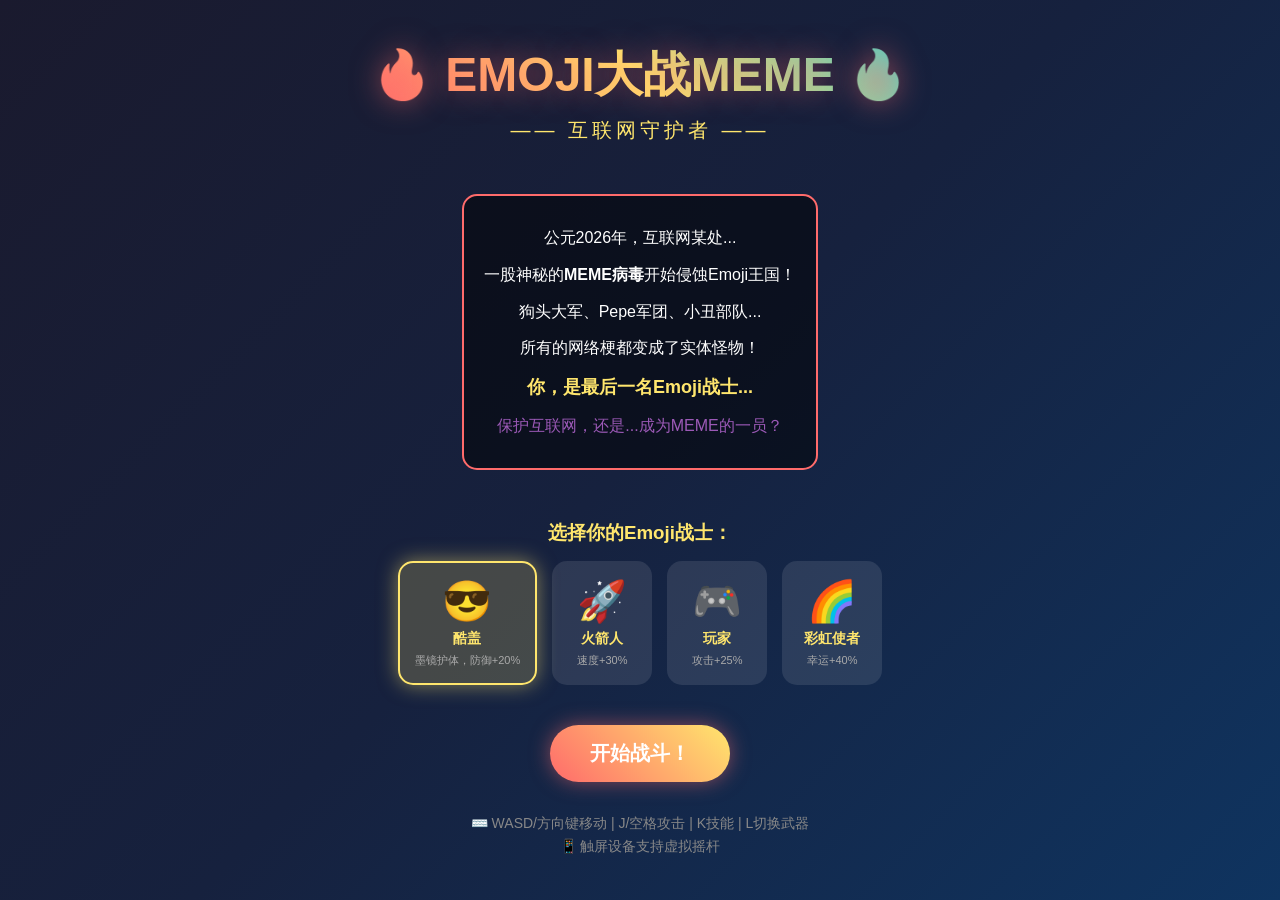
==== index.html @ cb3f85eb "feat: Emoji大战Meme 游戏 - 初始版本 - 完整的游戏系统：玩家、敌人、武器、道具 - 多种Emoji角色可选 - Meme敌人类型：狗头、Pepe、小丑等 - Boss系统 - 粒子" ====
<!DOCTYPE html>
<html lang="zh-CN">
<head>
    <meta charset="UTF-8">
    <meta name="viewport" content="width=device-width, initial-scale=1.0, user-scalable=no">
    <title>🔥 Emoji大战Meme - 互联网守护者 🔥</title>
    <link rel="stylesheet" href="css/style.css">
</head>
<body>
    <div id="game-container">
        <!-- 开始界面 -->
        <div id="start-screen" class="screen active">
            <div class="title">
                <h1>🔥 EMOJI大战MEME 🔥</h1>
                <p class="subtitle">—— 互联网守护者 ——</p>
            </div>
            <div class="story-box">
                <p>公元2026年，互联网某处...</p>
                <p>一股神秘的<strong>MEME病毒</strong>开始侵蚀Emoji王国！</p>
                <p>狗头大军、Pepe军团、小丑部队...</p>
                <p>所有的网络梗都变成了实体怪物！</p>
                <p class="highlight">你，是最后一名Emoji战士...</p>
                <p class="glitch">保护互联网，还是...成为MEME的一员？</p>
            </div>
            <div class="character-select">
                <h3>选择你的Emoji战士：</h3>
                <div class="characters">
                    <button class="char-btn selected" data-char="😎">
                        <span class="emoji">😎</span>
                        <span class="name">酷盖</span>
                        <span class="desc">墨镜护体，防御+20%</span>
                    </button>
                    <button class="char-btn" data-char="🚀">
                        <span class="emoji">🚀</span>
                        <span class="name">火箭人</span>
                        <span class="desc">速度+30%</span>
                    </button>
                    <button class="char-btn" data-char="🎮">
                        <span class="emoji">🎮</span>
                        <span class="name">玩家</span>
                        <span class="desc">攻击+25%</span>
                    </button>
                    <button class="char-btn" data-char="🌈">
                        <span class="emoji">🌈</span>
                        <span class="name">彩虹使者</span>
                        <span class="desc">幸运+40%</span>
                    </button>
                </div>
            </div>
            <button id="start-btn" class="glow-btn">开始战斗！</button>
            <div class="controls-hint">
                <p>⌨️ WASD/方向键移动 | J/空格攻击 | K技能 | L切换武器</p>
                <p>📱 触屏设备支持虚拟摇杆</p>
            </div>
        </div>

        <!-- 游戏界面 -->
        <div id="game-screen" class="screen">
            <canvas id="game-canvas"></canvas>
            <div id="hud">
                <div class="hud-left">
                    <div class="health-bar">
                        <span class="label">❤️ HP</span>
                        <div class="bar">
                            <div id="health-fill" class="fill health"></div>
                        </div>
                        <span id="health-text">100/100</span>
                    </div>
                    <div class="energy-bar">
                        <span class="label">⚡ 能量</span>
                        <div class="bar">
                            <div id="energy-fill" class="fill energy"></div>
                        </div>
                    </div>
                </div>
                <div class="hud-center">
                    <div id="wave-info">波次: <span id="wave-num">1</span> | 敌人: <span id="enemy-count">0</span></div>
                    <div id="score">分数: <span id="score-num">0</span></div>
                </div>
                <div class="hud-right">
                    <div class="weapon-display">
                        <span class="label">武器:</span>
                        <span id="current-weapon">🔥</span>
                    </div>
                    <div class="combo-display">
                        <span class="label">连击:</span>
                        <span id="combo-num">0</span>
                    </div>
                </div>
            </div>
            <!-- 移动端虚拟摇杆 -->
            <div id="mobile-controls">
                <div id="joystick-area">
                    <div id="joystick-base">
                        <div id="joystick-stick"></div>
                    </div>
                </div>
                <div id="action-buttons">
                    <button id="btn-attack" class="action-btn">⚔️</button>
                    <button id="btn-skill" class="action-btn">✨</button>
                    <button id="btn-weapon" class="action-btn">🔄</button>
                </div>
            </div>
        </div>

        <!-- 暂停界面 -->
        <div id="pause-screen" class="screen">
            <div class="pause-content">
                <h2>⏸️ 游戏暂停</h2>
                <button id="resume-btn" class="glow-btn">继续游戏</button>
                <button id="restart-btn" class="glow-btn secondary">重新开始</button>
                <button id="quit-btn" class="glow-btn danger">返回主菜单</button>
            </div>
        </div>

        <!-- 游戏结束界面 -->
        <div id="gameover-screen" class="screen">
            <div class="gameover-content">
                <h2 id="gameover-title">💀 GAME OVER 💀</h2>
                <p id="gameover-message">你被MEME吞噬了...</p>
                <div class="stats">
                    <p>最终分数: <span id="final-score">0</span></p>
                    <p>击杀敌人: <span id="final-kills">0</span></p>
                    <p>最高连击: <span id="final-combo">0</span></p>
                    <p>到达波次: <span id="final-wave">1</span></p>
                </div>
                <button id="retry-btn" class="glow-btn">再来一局！</button>
                <button id="menu-btn" class="glow-btn secondary">返回主菜单</button>
            </div>
        </div>

        <!-- 胜利界面 -->
        <div id="victory-screen" class="screen">
            <div class="victory-content">
                <h2>🎉 胜利！🎉</h2>
                <p class="victory-message">你成功守护了Emoji王国！</p>
                <div class="stats">
                    <p>最终分数: <span id="victory-score">0</span></p>
                    <p>击杀敌人: <span id="victory-kills">0</span></p>
                </div>
                <button id="next-level-btn" class="glow-btn">下一关</button>
            </div>
        </div>
    </div>

    <!-- 音效系统 -->
    <script src="js/audio.js"></script>
    <!-- 游戏核心 -->
    <script src="js/utils.js"></script>
    <script src="js/particles.js"></script>
    <script src="js/player.js"></script>
    <script src="js/enemies.js"></script>
    <script src="js/weapons.js"></script>
    <script src="js/levels.js"></script>
    <script src="js/ui.js"></script>
    <script src="js/game.js"></script>
</body>
</html>
---- css/style.css ----
/* 🎮 Emoji大战Meme - 游戏样式 */

* {
    margin: 0;
    padding: 0;
    box-sizing: border-box;
    user-select: none;
    -webkit-user-select: none;
}

:root {
    --primary: #ff6b6b;
    --secondary: #4ecdc4;
    --accent: #ffe66d;
    --dark: #2d3436;
    --darker: #1a1a2e;
    --glow: #ff6b6b;
    --memes: #9b59b6;
}

body {
    background: var(--darker);
    color: white;
    font-family: 'Segoe UI', Tahoma, Geneva, Verdana, sans-serif;
    overflow: hidden;
    height: 100vh;
    width: 100vw;
}

#game-container {
    width: 100%;
    height: 100%;
    position: relative;
}

/* 屏幕切换 */
.screen {
    position: absolute;
    top: 0;
    left: 0;
    width: 100%;
    height: 100%;
    display: none;
    flex-direction: column;
    align-items: center;
    justify-content: center;
    background: linear-gradient(135deg, #1a1a2e 0%, #16213e 50%, #0f3460 100%);
}

.screen.active {
    display: flex;
}

/* 开始界面 */
#start-screen {
    padding: 20px;
    overflow-y: auto;
}

.title {
    text-align: center;
    margin-bottom: 30px;
}

.title h1 {
    font-size: clamp(24px, 5vw, 48px);
    background: linear-gradient(45deg, var(--primary), var(--accent), var(--secondary));
    -webkit-background-clip: text;
    -webkit-text-fill-color: transparent;
    background-clip: text;
    animation: titleGlow 2s ease-in-out infinite;
    text-shadow: 0 0 30px rgba(255, 107, 107, 0.5);
}

@keyframes titleGlow {
    0%, 100% { filter: brightness(1); }
    50% { filter: brightness(1.3); }
}

.subtitle {
    font-size: clamp(14px, 2vw, 20px);
    color: var(--accent);
    margin-top: 10px;
    letter-spacing: 4px;
}

.story-box {
    background: rgba(0, 0, 0, 0.5);
    border: 2px solid var(--primary);
    border-radius: 15px;
    padding: 20px;
    max-width: 600px;
    margin: 20px auto;
    text-align: center;
    line-height: 1.8;
}

.story-box p {
    margin: 8px 0;
    font-size: clamp(12px, 2vw, 16px);
}

.story-box .highlight {
    color: var(--accent);
    font-weight: bold;
    font-size: clamp(14px, 2.5vw, 18px);
}

.story-box .glitch {
    color: var(--memes);
    animation: glitch 0.5s infinite;
}

@keyframes glitch {
    0%, 100% { text-shadow: 2px 0 #ff0000, -2px 0 #00ff00; }
    50% { text-shadow: -2px 0 #ff0000, 2px 0 #00ff00; }
}

/* 角色选择 */
.character-select {
    margin: 30px 0;
    text-align: center;
}

.character-select h3 {
    color: var(--accent);
    margin-bottom: 15px;
}

.characters {
    display: flex;
    flex-wrap: wrap;
    justify-content: center;
    gap: 15px;
}

.char-btn {
    background: rgba(255, 255, 255, 0.1);
    border: 2px solid transparent;
    border-radius: 15px;
    padding: 15px;
    cursor: pointer;
    transition: all 0.3s;
    display: flex;
    flex-direction: column;
    align-items: center;
    min-width: 100px;
}

.char-btn:hover {
    background: rgba(255, 255, 255, 0.2);
    transform: translateY(-5px);
}

.char-btn.selected {
    border-color: var(--accent);
    background: rgba(255, 230, 109, 0.2);
    box-shadow: 0 0 20px rgba(255, 230, 109, 0.5);
}

.char-btn .emoji {
    font-size: 40px;
    margin-bottom: 5px;
}

.char-btn .name {
    font-weight: bold;
    color: var(--accent);
    font-size: 14px;
}

.char-btn .desc {
    font-size: 11px;
    color: #aaa;
    margin-top: 5px;
}

/* 发光按钮 */
.glow-btn {
    background: linear-gradient(45deg, var(--primary), var(--accent));
    border: none;
    color: white;
    padding: 15px 40px;
    font-size: clamp(16px, 3vw, 20px);
    font-weight: bold;
    border-radius: 30px;
    cursor: pointer;
    transition: all 0.3s;
    box-shadow: 0 0 20px rgba(255, 107, 107, 0.5);
    margin: 10px;
}

.glow-btn:hover {
    transform: scale(1.1);
    box-shadow: 0 0 40px rgba(255, 107, 107, 0.8);
}

.glow-btn.secondary {
    background: linear-gradient(45deg, var(--secondary), #45b7aa);
}

.glow-btn.danger {
    background: linear-gradient(45deg, #e74c3c, #c0392b);
}

/* 控制提示 */
.controls-hint {
    margin-top: 20px;
    text-align: center;
    color: #888;
    font-size: clamp(10px, 1.5vw, 14px);
    line-height: 1.6;
}

/* 游戏界面 */
#game-screen {
    padding: 0;
}

#game-canvas {
    display: block;
    width: 100%;
    height: 100%;
    background: #0a0a1a;
}

/* HUD */
#hud {
    position: absolute;
    top: 0;
    left: 0;
    right: 0;
    padding: 10px 20px;
    display: flex;
    justify-content: space-between;
    align-items: flex-start;
    pointer-events: none;
    z-index: 10;
}

.hud-left, .hud-right {
    display: flex;
    flex-direction: column;
    gap: 8px;
}

.hud-center {
    text-align: center;
}

.health-bar, .energy-bar {
    display: flex;
    align-items: center;
    gap: 10px;
}

.bar {
    width: 150px;
    height: 20px;
    background: rgba(0, 0, 0, 0.5);
    border-radius: 10px;
    overflow: hidden;
    border: 2px solid rgba(255, 255, 255, 0.3);
}

.fill {
    height: 100%;
    transition: width 0.3s;
}

.fill.health {
    background: linear-gradient(90deg, #e74c3c, #ff6b6b);
    width: 100%;
}

.fill.energy {
    background: linear-gradient(90deg, #3498db, #4ecdc4);
    width: 100%;
}

.label {
    font-size: 12px;
    min-width: 60px;
}

#wave-info, #score {
    background: rgba(0, 0, 0, 0.5);
    padding: 5px 15px;
    border-radius: 20px;
    font-size: 14px;
    margin: 3px 0;
}

.weapon-display, .combo-display {
    background: rgba(0, 0, 0, 0.5);
    padding: 5px 15px;
    border-radius: 20px;
    font-size: 14px;
}

#current-weapon {
    font-size: 20px;
}

#combo-num {
    color: var(--accent);
    font-weight: bold;
}

/* 移动端控制 */
#mobile-controls {
    position: absolute;
    bottom: 0;
    left: 0;
    right: 0;
    height: 150px;
    display: none;
    pointer-events: auto;
}

@media (max-width: 768px), (hover: none) {
    #mobile-controls {
        display: flex;
        justify-content: space-between;
        align-items: center;
        padding: 20px;
    }
}

#joystick-area {
    width: 120px;
    height: 120px;
}

#joystick-base {
    width: 100%;
    height: 100%;
    background: rgba(255, 255, 255, 0.2);
    border-radius: 50%;
    display: flex;
    align-items: center;
    justify-content: center;
    border: 3px solid rgba(255, 255, 255, 0.3);
}

#joystick-stick {
    width: 50px;
    height: 50px;
    background: rgba(255, 255, 255, 0.5);
    border-radius: 50%;
    transition: transform 0.1s;
}

#action-buttons {
    display: flex;
    gap: 15px;
}

.action-btn {
    width: 60px;
    height: 60px;
    border-radius: 50%;
    background: rgba(255, 255, 255, 0.2);
    border: 3px solid rgba(255, 255, 255, 0.3);
    font-size: 24px;
    cursor: pointer;
    transition: all 0.2s;
}

.action-btn:active {
    background: rgba(255, 107, 107, 0.5);
    transform: scale(0.9);
}

/* 暂停界面 */
#pause-screen {
    background: rgba(0, 0, 0, 0.8);
}

.pause-content, .gameover-content, .victory-content {
    text-align: center;
    padding: 30px;
}

.pause-content h2, .gameover-content h2, .victory-content h2 {
    font-size: clamp(24px, 5vw, 40px);
    margin-bottom: 30px;
}

.gameover-content h2 {
    color: var(--primary);
}

.victory-content h2 {
    color: var(--accent);
}

.stats {
    background: rgba(255, 255, 255, 0.1);
    padding: 20px;
    border-radius: 15px;
    margin: 20px 0;
}

.stats p {
    margin: 10px 0;
    font-size: clamp(14px, 2vw, 18px);
}

.stats span {
    color: var(--accent);
    font-weight: bold;
}

.victory-message {
    font-size: 20px;
    color: var(--secondary);
    margin-bottom: 20px;
}

/* 动画 */
@keyframes shake {
    0%, 100% { transform: translateX(0); }
    25% { transform: translateX(-5px); }
    75% { transform: translateX(5px); }
}

.shake {
    animation: shake 0.3s ease-in-out;
}

@keyframes pulse {
    0%, 100% { transform: scale(1); }
    50% { transform: scale(1.1); }
}

.pulse {
    animation: pulse 0.5s ease-in-out;
}

/* 伤害数字 */
.damage-number {
    position: absolute;
    font-weight: bold;
    pointer-events: none;
    animation: damageFloat 1s ease-out forwards;
}

@keyframes damageFloat {
    0% {
        opacity: 1;
        transform: translateY(0) scale(1);
    }
    100% {
        opacity: 0;
        transform: translateY(-50px) scale(1.5);
    }
}

/* 连击特效 */
.combo-effect {
    position: absolute;
    font-size: 30px;
    font-weight: bold;
    color: var(--accent);
    text-shadow: 0 0 10px var(--accent);
    animation: comboFlash 0.5s ease-out;
    pointer-events: none;
}

@keyframes comboFlash {
    0% { transform: scale(0.5); opacity: 0; }
    50% { transform: scale(1.5); opacity: 1; }
    100% { transform: scale(1); opacity: 0; }
}
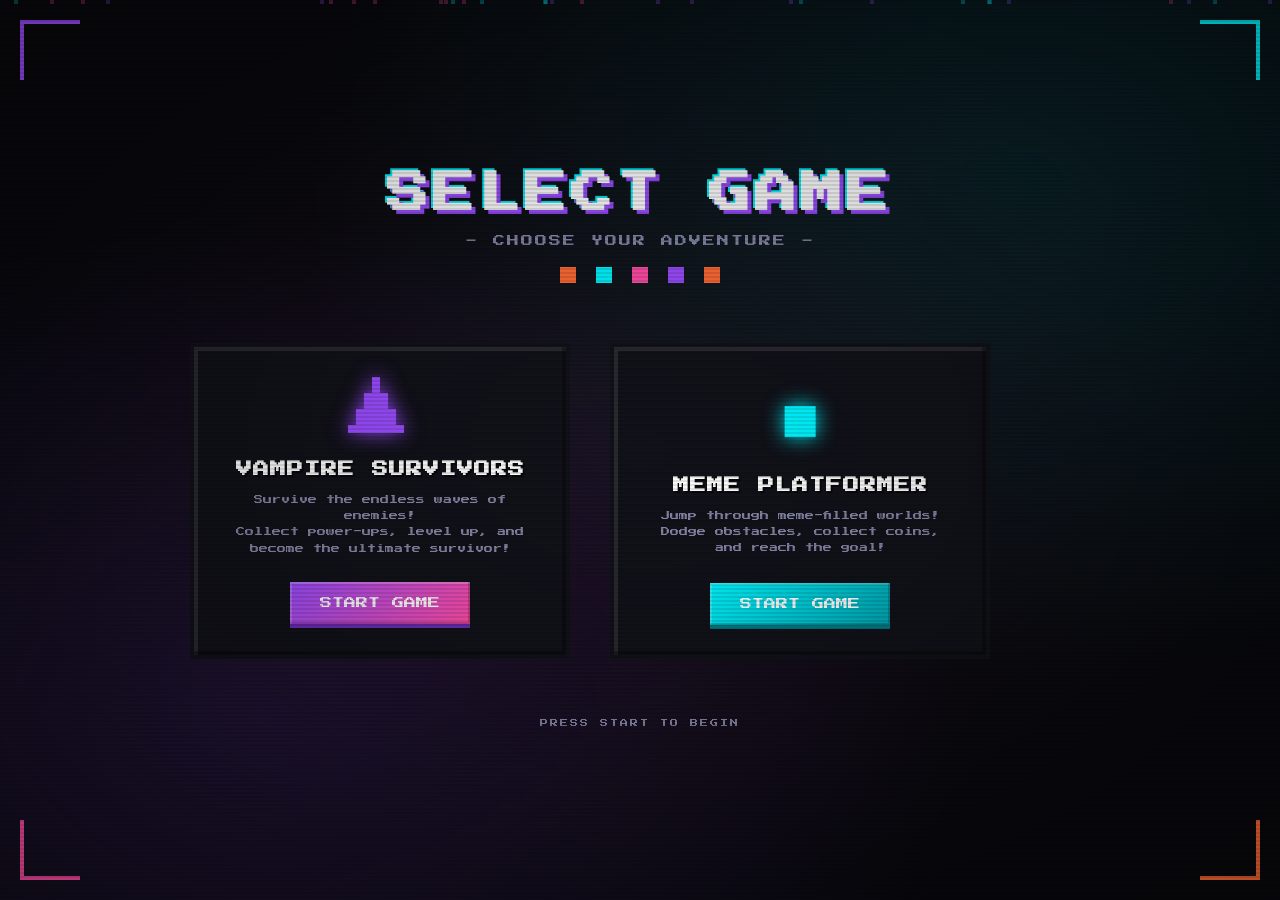
==== commit 42c4721d: "feat: 添加游戏选择器页面 - 创建像素风游戏选择器主页面 - 整理游戏到独立目录：blackhole（吸血鬼幸存者）、platformer（平台跳跃）、emoji-game - 添加像素风格 C" ====
--- a/index.html
+++ b/index.html
@@ -3,156 +3,126 @@
 <head>
     <meta charset="UTF-8">
     <meta name="viewport" content="width=device-width, initial-scale=1.0, user-scalable=no">
-    <title>🔥 Emoji大战Meme - 互联网守护者 🔥</title>
-    <link rel="stylesheet" href="css/style.css">
+    <title>Game Selector</title>
+    <link rel="stylesheet" href="css/selector.css">
 </head>
 <body>
-    <div id="game-container">
-        <!-- 开始界面 -->
-        <div id="start-screen" class="screen active">
-            <div class="title">
-                <h1>🔥 EMOJI大战MEME 🔥</h1>
-                <p class="subtitle">—— 互联网守护者 ——</p>
+    <!-- Background Effects -->
+    <div class="pixel-bg"></div>
+    <div class="crt-effect"></div>
+
+    <!-- Floating Pixels -->
+    <div class="pixel-container" id="pixelContainer"></div>
+
+    <!-- Corner Decorations -->
+    <div class="pixel-corner top-left"></div>
+    <div class="pixel-corner top-right"></div>
+    <div class="pixel-corner bottom-left"></div>
+    <div class="pixel-corner bottom-right"></div>
+
+    <!-- Main Content -->
+    <div class="container">
+        <!-- Title Section -->
+        <section class="title-section">
+            <h1 class="main-title">SELECT GAME</h1>
+            <p class="subtitle">- CHOOSE YOUR ADVENTURE -</p>
+            <div class="pixel-stars">
+                <div class="star"></div>
+                <div class="star"></div>
+                <div class="star"></div>
+                <div class="star"></div>
+                <div class="star"></div>
             </div>
-            <div class="story-box">
-                <p>公元2026年，互联网某处...</p>
-                <p>一股神秘的<strong>MEME病毒</strong>开始侵蚀Emoji王国！</p>
-                <p>狗头大军、Pepe军团、小丑部队...</p>
-                <p>所有的网络梗都变成了实体怪物！</p>
-                <p class="highlight">你，是最后一名Emoji战士...</p>
-                <p class="glitch">保护互联网，还是...成为MEME的一员？</p>
+        </section>
+
+        <!-- Games Grid -->
+        <div class="games-grid">
+            <!-- Blackhole Game -->
+            <div class="game-card" onclick="location.href='blackhole/index.html'">
+                <span class="game-icon">&#9650;</span>
+                <h2 class="game-title">VAMPIRE SURVIVORS</h2>
+                <p class="game-desc">
+                    Survive the endless waves of enemies!<br>
+                    Collect power-ups, level up, and<br>
+                    become the ultimate survivor!
+                </p>
+                <a href="blackhole/index.html" class="start-btn">START GAME</a>
             </div>
-            <div class="character-select">
-                <h3>选择你的Emoji战士：</h3>
-                <div class="characters">
-                    <button class="char-btn selected" data-char="😎">
-                        <span class="emoji">😎</span>
-                        <span class="name">酷盖</span>
-                        <span class="desc">墨镜护体，防御+20%</span>
-                    </button>
-                    <button class="char-btn" data-char="🚀">
-                        <span class="emoji">🚀</span>
-                        <span class="name">火箭人</span>
-                        <span class="desc">速度+30%</span>
-                    </button>
-                    <button class="char-btn" data-char="🎮">
-                        <span class="emoji">🎮</span>
-                        <span class="name">玩家</span>
-                        <span class="desc">攻击+25%</span>
-                    </button>
-                    <button class="char-btn" data-char="🌈">
-                        <span class="emoji">🌈</span>
-                        <span class="name">彩虹使者</span>
-                        <span class="desc">幸运+40%</span>
-                    </button>
-                </div>
-            </div>
-            <button id="start-btn" class="glow-btn">开始战斗！</button>
-            <div class="controls-hint">
-                <p>⌨️ WASD/方向键移动 | J/空格攻击 | K技能 | L切换武器</p>
-                <p>📱 触屏设备支持虚拟摇杆</p>
+
+            <!-- Platformer Game -->
+            <div class="game-card" onclick="location.href='platformer/index.html'">
+                <span class="game-icon">&#9632;</span>
+                <h2 class="game-title">MEME PLATFORMER</h2>
+                <p class="game-desc">
+                    Jump through meme-filled worlds!<br>
+                    Dodge obstacles, collect coins,<br>
+                    and reach the goal!
+                </p>
+                <a href="platformer/index.html" class="start-btn">START GAME</a>
             </div>
         </div>
 
-        <!-- 游戏界面 -->
-        <div id="game-screen" class="screen">
-            <canvas id="game-canvas"></canvas>
-            <div id="hud">
-                <div class="hud-left">
-                    <div class="health-bar">
-                        <span class="label">❤️ HP</span>
-                        <div class="bar">
-                            <div id="health-fill" class="fill health"></div>
-                        </div>
-                        <span id="health-text">100/100</span>
-                    </div>
-                    <div class="energy-bar">
-                        <span class="label">⚡ 能量</span>
-                        <div class="bar">
-                            <div id="energy-fill" class="fill energy"></div>
-                        </div>
-                    </div>
-                </div>
-                <div class="hud-center">
-                    <div id="wave-info">波次: <span id="wave-num">1</span> | 敌人: <span id="enemy-count">0</span></div>
-                    <div id="score">分数: <span id="score-num">0</span></div>
-                </div>
-                <div class="hud-right">
-                    <div class="weapon-display">
-                        <span class="label">武器:</span>
-                        <span id="current-weapon">🔥</span>
-                    </div>
-                    <div class="combo-display">
-                        <span class="label">连击:</span>
-                        <span id="combo-num">0</span>
-                    </div>
-                </div>
-            </div>
-            <!-- 移动端虚拟摇杆 -->
-            <div id="mobile-controls">
-                <div id="joystick-area">
-                    <div id="joystick-base">
-                        <div id="joystick-stick"></div>
-                    </div>
-                </div>
-                <div id="action-buttons">
-                    <button id="btn-attack" class="action-btn">⚔️</button>
-                    <button id="btn-skill" class="action-btn">✨</button>
-                    <button id="btn-weapon" class="action-btn">🔄</button>
-                </div>
-            </div>
-        </div>
-
-        <!-- 暂停界面 -->
-        <div id="pause-screen" class="screen">
-            <div class="pause-content">
-                <h2>⏸️ 游戏暂停</h2>
-                <button id="resume-btn" class="glow-btn">继续游戏</button>
-                <button id="restart-btn" class="glow-btn secondary">重新开始</button>
-                <button id="quit-btn" class="glow-btn danger">返回主菜单</button>
-            </div>
-        </div>
-
-        <!-- 游戏结束界面 -->
-        <div id="gameover-screen" class="screen">
-            <div class="gameover-content">
-                <h2 id="gameover-title">💀 GAME OVER 💀</h2>
-                <p id="gameover-message">你被MEME吞噬了...</p>
-                <div class="stats">
-                    <p>最终分数: <span id="final-score">0</span></p>
-                    <p>击杀敌人: <span id="final-kills">0</span></p>
-                    <p>最高连击: <span id="final-combo">0</span></p>
-                    <p>到达波次: <span id="final-wave">1</span></p>
-                </div>
-                <button id="retry-btn" class="glow-btn">再来一局！</button>
-                <button id="menu-btn" class="glow-btn secondary">返回主菜单</button>
-            </div>
-        </div>
-
-        <!-- 胜利界面 -->
-        <div id="victory-screen" class="screen">
-            <div class="victory-content">
-                <h2>🎉 胜利！🎉</h2>
-                <p class="victory-message">你成功守护了Emoji王国！</p>
-                <div class="stats">
-                    <p>最终分数: <span id="victory-score">0</span></p>
-                    <p>击杀敌人: <span id="victory-kills">0</span></p>
-                </div>
-                <button id="next-level-btn" class="glow-btn">下一关</button>
-            </div>
-        </div>
+        <!-- Footer -->
+        <footer class="footer">
+            <p class="footer-text">PRESS START TO BEGIN</p>
+        </footer>
     </div>
 
-    <!-- 音效系统 -->
-    <script src="js/audio.js"></script>
-    <!-- 游戏核心 -->
-    <script src="js/utils.js"></script>
-    <script src="js/particles.js"></script>
-    <script src="js/player.js"></script>
-    <script src="js/enemies.js"></script>
-    <script src="js/weapons.js"></script>
-    <script src="js/levels.js"></script>
-    <script src="js/ui.js"></script>
-    <script src="js/game.js"></script>
+    <!-- Generate Floating Pixels -->
+    <script>
+        // Create floating pixel elements
+        const container = document.getElementById('pixelContainer');
+        const pixelCount = 30;
+
+        for (let i = 0; i < pixelCount; i++) {
+            const pixel = document.createElement('div');
+            pixel.className = 'pixel';
+            pixel.style.left = Math.random() * 100 + '%';
+            pixel.style.animationDelay = Math.random() * 15 + 's';
+            pixel.style.animationDuration = (15 + Math.random() * 10) + 's';
+            container.appendChild(pixel);
+        }
+
+        // Add click sound effect simulation
+        document.querySelectorAll('.game-card').forEach(card => {
+            card.addEventListener('mouseenter', () => {
+                card.style.transition = 'all 0.1s steps(2)';
+                setTimeout(() => {
+                    card.style.transition = 'all 0.3s ease';
+                }, 100);
+            });
+        });
+
+        // Keyboard navigation
+        document.addEventListener('keydown', (e) => {
+            const cards = document.querySelectorAll('.game-card');
+            const activeElement = document.activeElement;
+
+            if (e.key === 'ArrowRight' || e.key === 'ArrowLeft') {
+                const currentIndex = Array.from(cards).indexOf(activeElement);
+                let nextIndex;
+
+                if (e.key === 'ArrowRight') {
+                    nextIndex = (currentIndex + 1) % cards.length;
+                } else {
+                    nextIndex = (currentIndex - 1 + cards.length) % cards.length;
+                }
+
+                cards[nextIndex].focus();
+            }
+
+            if (e.key === 'Enter' && activeElement.classList.contains('game-card')) {
+                const link = activeElement.querySelector('.start-btn');
+                if (link) {
+                    window.location.href = link.href;
+                }
+            }
+        });
+
+        // Make cards focusable
+        document.querySelectorAll('.game-card').forEach(card => {
+            card.setAttribute('tabindex', '0');
+        });
+    </script>
 </body>
 </html>
--- a/css/selector.css
+++ b/css/selector.css
@@ -0,0 +1,536 @@
+/* ===========================================
+   GAME SELECTOR - Pixel Art Dark Theme
+   =========================================== */
+
+@import url('https://fonts.googleapis.com/css2?family=Press+Start+2P&display=swap');
+
+* {
+    margin: 0;
+    padding: 0;
+    box-sizing: border-box;
+}
+
+:root {
+    --bg-dark: #0a0a0f;
+    --bg-darker: #050508;
+    --bg-card: #12121a;
+    --accent-purple: #9b4dff;
+    --accent-cyan: #00f5ff;
+    --accent-pink: #ff4da6;
+    --accent-orange: #ff6b35;
+    --text-primary: #ffffff;
+    --text-secondary: #8888aa;
+    --glow-purple: 0 0 20px rgba(155, 77, 255, 0.6);
+    --glow-cyan: 0 0 20px rgba(0, 245, 255, 0.6);
+}
+
+body {
+    background: var(--bg-dark);
+    min-height: 100vh;
+    font-family: 'Press Start 2P', cursive;
+    color: var(--text-primary);
+    overflow-x: hidden;
+    position: relative;
+}
+
+/* Scanline Effect */
+body::before {
+    content: '';
+    position: fixed;
+    top: 0;
+    left: 0;
+    width: 100%;
+    height: 100%;
+    background: repeating-linear-gradient(
+        0deg,
+        transparent,
+        transparent 2px,
+        rgba(0, 0, 0, 0.1) 2px,
+        rgba(0, 0, 0, 0.1) 4px
+    );
+    pointer-events: none;
+    z-index: 1000;
+}
+
+/* Pixel Grid Background */
+.pixel-bg {
+    position: fixed;
+    top: 0;
+    left: 0;
+    width: 100%;
+    height: 100%;
+    background-image:
+        radial-gradient(ellipse at 20% 80%, rgba(155, 77, 255, 0.15) 0%, transparent 50%),
+        radial-gradient(ellipse at 80% 20%, rgba(0, 245, 255, 0.1) 0%, transparent 50%),
+        radial-gradient(ellipse at 50% 50%, rgba(255, 77, 166, 0.05) 0%, transparent 70%);
+    z-index: -1;
+}
+
+/* Floating Pixels */
+.pixel-container {
+    position: fixed;
+    top: 0;
+    left: 0;
+    width: 100%;
+    height: 100%;
+    pointer-events: none;
+    z-index: 0;
+    overflow: hidden;
+}
+
+.pixel {
+    position: absolute;
+    width: 4px;
+    height: 4px;
+    background: var(--accent-purple);
+    opacity: 0.3;
+    animation: floatPixel 15s infinite linear;
+}
+
+.pixel:nth-child(odd) {
+    background: var(--accent-cyan);
+    animation-duration: 20s;
+}
+
+.pixel:nth-child(3n) {
+    background: var(--accent-pink);
+    animation-duration: 25s;
+}
+
+@keyframes floatPixel {
+    0% {
+        transform: translateY(100vh) rotate(0deg);
+        opacity: 0;
+    }
+    10% {
+        opacity: 0.5;
+    }
+    90% {
+        opacity: 0.5;
+    }
+    100% {
+        transform: translateY(-100px) rotate(720deg);
+        opacity: 0;
+    }
+}
+
+/* Main Container */
+.container {
+    position: relative;
+    z-index: 1;
+    min-height: 100vh;
+    display: flex;
+    flex-direction: column;
+    align-items: center;
+    justify-content: center;
+    padding: 40px 20px;
+}
+
+/* Title Section */
+.title-section {
+    text-align: center;
+    margin-bottom: 60px;
+    animation: fadeInDown 1s ease-out;
+}
+
+@keyframes fadeInDown {
+    from {
+        opacity: 0;
+        transform: translateY(-50px);
+    }
+    to {
+        opacity: 1;
+        transform: translateY(0);
+    }
+}
+
+.main-title {
+    font-size: clamp(20px, 5vw, 42px);
+    color: var(--text-primary);
+    text-shadow:
+        4px 4px 0 var(--accent-purple),
+        -2px -2px 0 var(--accent-cyan);
+    letter-spacing: 4px;
+    margin-bottom: 20px;
+    animation: titlePulse 3s ease-in-out infinite;
+}
+
+@keyframes titlePulse {
+    0%, 100% {
+        text-shadow:
+            4px 4px 0 var(--accent-purple),
+            -2px -2px 0 var(--accent-cyan);
+    }
+    50% {
+        text-shadow:
+            4px 4px 0 var(--accent-cyan),
+            -2px -2px 0 var(--accent-purple);
+    }
+}
+
+.subtitle {
+    font-size: clamp(8px, 2vw, 12px);
+    color: var(--text-secondary);
+    letter-spacing: 2px;
+}
+
+/* Pixel Stars Decoration */
+.pixel-stars {
+    display: flex;
+    justify-content: center;
+    gap: 20px;
+    margin-top: 20px;
+}
+
+.star {
+    width: 16px;
+    height: 16px;
+    background: var(--accent-orange);
+    animation: starTwinkle 1.5s ease-in-out infinite;
+}
+
+.star:nth-child(2) {
+    animation-delay: 0.3s;
+    background: var(--accent-cyan);
+}
+
+.star:nth-child(3) {
+    animation-delay: 0.6s;
+    background: var(--accent-pink);
+}
+
+.star:nth-child(4) {
+    animation-delay: 0.9s;
+    background: var(--accent-purple);
+}
+
+.star:nth-child(5) {
+    animation-delay: 1.2s;
+    background: var(--accent-orange);
+}
+
+@keyframes starTwinkle {
+    0%, 100% {
+        opacity: 1;
+        transform: scale(1);
+    }
+    50% {
+        opacity: 0.3;
+        transform: scale(0.5);
+    }
+}
+
+/* Games Grid */
+.games-grid {
+    display: grid;
+    grid-template-columns: repeat(auto-fit, minmax(300px, 380px));
+    gap: 40px;
+    max-width: 900px;
+    width: 100%;
+    animation: fadeInUp 1s ease-out 0.3s both;
+}
+
+@keyframes fadeInUp {
+    from {
+        opacity: 0;
+        transform: translateY(50px);
+    }
+    to {
+        opacity: 1;
+        transform: translateY(0);
+    }
+}
+
+/* Game Card */
+.game-card {
+    background: var(--bg-card);
+    border: 4px solid transparent;
+    position: relative;
+    padding: 30px;
+    text-align: center;
+    transition: all 0.3s ease;
+    cursor: pointer;
+    image-rendering: pixelated;
+    /* Pixel border effect */
+    box-shadow:
+        inset -4px -4px 0 0 rgba(0,0,0,0.3),
+        inset 4px 4px 0 0 rgba(255,255,255,0.1);
+}
+
+.game-card::before {
+    content: '';
+    position: absolute;
+    top: -4px;
+    left: -4px;
+    right: -4px;
+    bottom: -4px;
+    border: 4px solid var(--accent-purple);
+    opacity: 0;
+    transition: opacity 0.3s ease;
+    pointer-events: none;
+}
+
+.game-card:hover::before {
+    opacity: 1;
+    animation: borderGlow 1s ease-in-out infinite;
+}
+
+@keyframes borderGlow {
+    0%, 100% {
+        box-shadow: var(--glow-purple);
+    }
+    50% {
+        box-shadow: var(--glow-cyan);
+    }
+}
+
+.game-card:hover {
+    transform: translateY(-10px) scale(1.02);
+    background: #1a1a25;
+}
+
+/* Game Icon */
+.game-icon {
+    font-size: 64px;
+    margin-bottom: 20px;
+    display: block;
+    filter: drop-shadow(0 0 10px currentColor);
+    animation: iconBounce 2s ease-in-out infinite;
+}
+
+.game-card:nth-child(1) .game-icon {
+    color: var(--accent-purple);
+}
+
+.game-card:nth-child(2) .game-icon {
+    color: var(--accent-cyan);
+    animation-delay: 0.5s;
+}
+
+@keyframes iconBounce {
+    0%, 100% {
+        transform: translateY(0);
+    }
+    50% {
+        transform: translateY(-10px);
+    }
+}
+
+/* Game Title */
+.game-title {
+    font-size: clamp(12px, 2.5vw, 16px);
+    color: var(--text-primary);
+    margin-bottom: 15px;
+    text-shadow: 2px 2px 0 rgba(0,0,0,0.5);
+    letter-spacing: 1px;
+}
+
+/* Game Description */
+.game-desc {
+    font-size: clamp(7px, 1.5vw, 9px);
+    color: var(--text-secondary);
+    line-height: 1.8;
+    margin-bottom: 25px;
+    min-height: 50px;
+}
+
+/* Start Button */
+.start-btn {
+    display: inline-block;
+    background: linear-gradient(135deg, var(--accent-purple), var(--accent-pink));
+    color: var(--text-primary);
+    font-family: 'Press Start 2P', cursive;
+    font-size: clamp(10px, 2vw, 12px);
+    padding: 15px 30px;
+    border: none;
+    cursor: pointer;
+    position: relative;
+    transition: all 0.2s ease;
+    text-decoration: none;
+    box-shadow:
+        0 4px 0 #6b2db3,
+        inset -2px -2px 0 rgba(0,0,0,0.2),
+        inset 2px 2px 0 rgba(255,255,255,0.2);
+}
+
+.start-btn:hover {
+    transform: translateY(-2px);
+    box-shadow:
+        0 6px 0 #6b2db3,
+        var(--glow-purple),
+        inset -2px -2px 0 rgba(0,0,0,0.2),
+        inset 2px 2px 0 rgba(255,255,255,0.2);
+}
+
+.start-btn:active {
+    transform: translateY(2px);
+    box-shadow:
+        0 2px 0 #6b2db3,
+        inset -2px -2px 0 rgba(0,0,0,0.2),
+        inset 2px 2px 0 rgba(255,255,255,0.2);
+}
+
+.game-card:nth-child(2) .start-btn {
+    background: linear-gradient(135deg, var(--accent-cyan), #00a8b5);
+    box-shadow:
+        0 4px 0 #007a85,
+        inset -2px -2px 0 rgba(0,0,0,0.2),
+        inset 2px 2px 0 rgba(255,255,255,0.2);
+}
+
+.game-card:nth-child(2) .start-btn:hover {
+    box-shadow:
+        0 6px 0 #007a85,
+        var(--glow-cyan),
+        inset -2px -2px 0 rgba(0,0,0,0.2),
+        inset 2px 2px 0 rgba(255,255,255,0.2);
+}
+
+.game-card:nth-child(2) .start-btn:active {
+    box-shadow:
+        0 2px 0 #007a85,
+        inset -2px -2px 0 rgba(0,0,0,0.2),
+        inset 2px 2px 0 rgba(255,255,255,0.2);
+}
+
+/* Pixel Decoration - Corner */
+.pixel-corner {
+    position: fixed;
+    width: 80px;
+    height: 80px;
+    pointer-events: none;
+}
+
+.pixel-corner::before,
+.pixel-corner::after {
+    content: '';
+    position: absolute;
+    background: var(--accent-purple);
+}
+
+.pixel-corner.top-left {
+    top: 20px;
+    left: 20px;
+}
+
+.pixel-corner.top-left::before {
+    width: 60px;
+    height: 4px;
+    top: 0;
+    left: 0;
+}
+
+.pixel-corner.top-left::after {
+    width: 4px;
+    height: 60px;
+    top: 0;
+    left: 0;
+}
+
+.pixel-corner.top-right {
+    top: 20px;
+    right: 20px;
+}
+
+.pixel-corner.top-right::before {
+    width: 60px;
+    height: 4px;
+    top: 0;
+    right: 0;
+    background: var(--accent-cyan);
+}
+
+.pixel-corner.top-right::after {
+    width: 4px;
+    height: 60px;
+    top: 0;
+    right: 0;
+    background: var(--accent-cyan);
+}
+
+.pixel-corner.bottom-left {
+    bottom: 20px;
+    left: 20px;
+}
+
+.pixel-corner.bottom-left::before {
+    width: 60px;
+    height: 4px;
+    bottom: 0;
+    left: 0;
+    background: var(--accent-pink);
+}
+
+.pixel-corner.bottom-left::after {
+    width: 4px;
+    height: 60px;
+    bottom: 0;
+    left: 0;
+    background: var(--accent-pink);
+}
+
+.pixel-corner.bottom-right {
+    bottom: 20px;
+    right: 20px;
+}
+
+.pixel-corner.bottom-right::before {
+    width: 60px;
+    height: 4px;
+    bottom: 0;
+    right: 0;
+    background: var(--accent-orange);
+}
+
+.pixel-corner.bottom-right::after {
+    width: 4px;
+    height: 60px;
+    bottom: 0;
+    right: 0;
+    background: var(--accent-orange);
+}
+
+/* Footer */
+.footer {
+    margin-top: 60px;
+    text-align: center;
+    animation: fadeInUp 1s ease-out 0.6s both;
+}
+
+.footer-text {
+    font-size: 8px;
+    color: var(--text-secondary);
+    letter-spacing: 2px;
+}
+
+/* Responsive */
+@media (max-width: 768px) {
+    .games-grid {
+        grid-template-columns: 1fr;
+        gap: 30px;
+    }
+
+    .game-card {
+        padding: 25px 20px;
+    }
+
+    .pixel-corner {
+        display: none;
+    }
+
+    .main-title {
+        font-size: 20px;
+    }
+}
+
+/* CRT Monitor Effect */
+.crt-effect {
+    position: fixed;
+    top: 0;
+    left: 0;
+    width: 100%;
+    height: 100%;
+    pointer-events: none;
+    z-index: 999;
+    background: radial-gradient(ellipse at center, transparent 0%, rgba(0,0,0,0.3) 100%);
+}
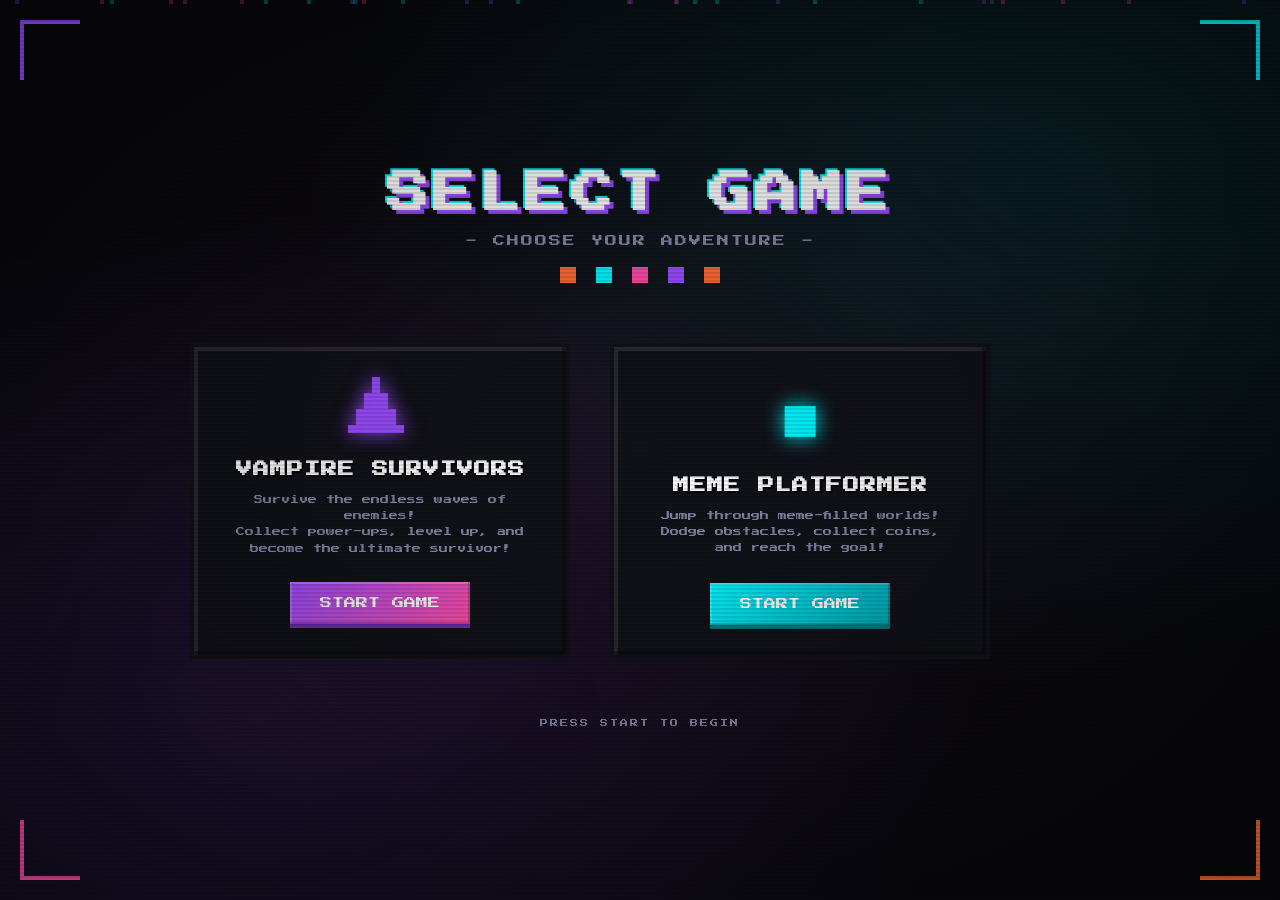
==== commit 41df50a7: "refactor: 重写游戏为电子像素风格 删除旧内容: - blackhole (黑洞网页) - emoji-game (旧 emoji 游戏) - platformer 旧版  新增: - vam" ====
--- a/index.html
+++ b/index.html
@@ -37,8 +37,8 @@
 
         <!-- Games Grid -->
         <div class="games-grid">
-            <!-- Blackhole Game -->
-            <div class="game-card" onclick="location.href='blackhole/index.html'">
+            <!-- Vampire Survivors Game -->
+            <div class="game-card" onclick="location.href='vampire-survivors/index.html'">
                 <span class="game-icon">&#9650;</span>
                 <h2 class="game-title">VAMPIRE SURVIVORS</h2>
                 <p class="game-desc">
@@ -46,7 +46,7 @@
                     Collect power-ups, level up, and<br>
                     become the ultimate survivor!
                 </p>
-                <a href="blackhole/index.html" class="start-btn">START GAME</a>
+                <a href="vampire-survivors/index.html" class="start-btn">START GAME</a>
             </div>
 
             <!-- Platformer Game -->
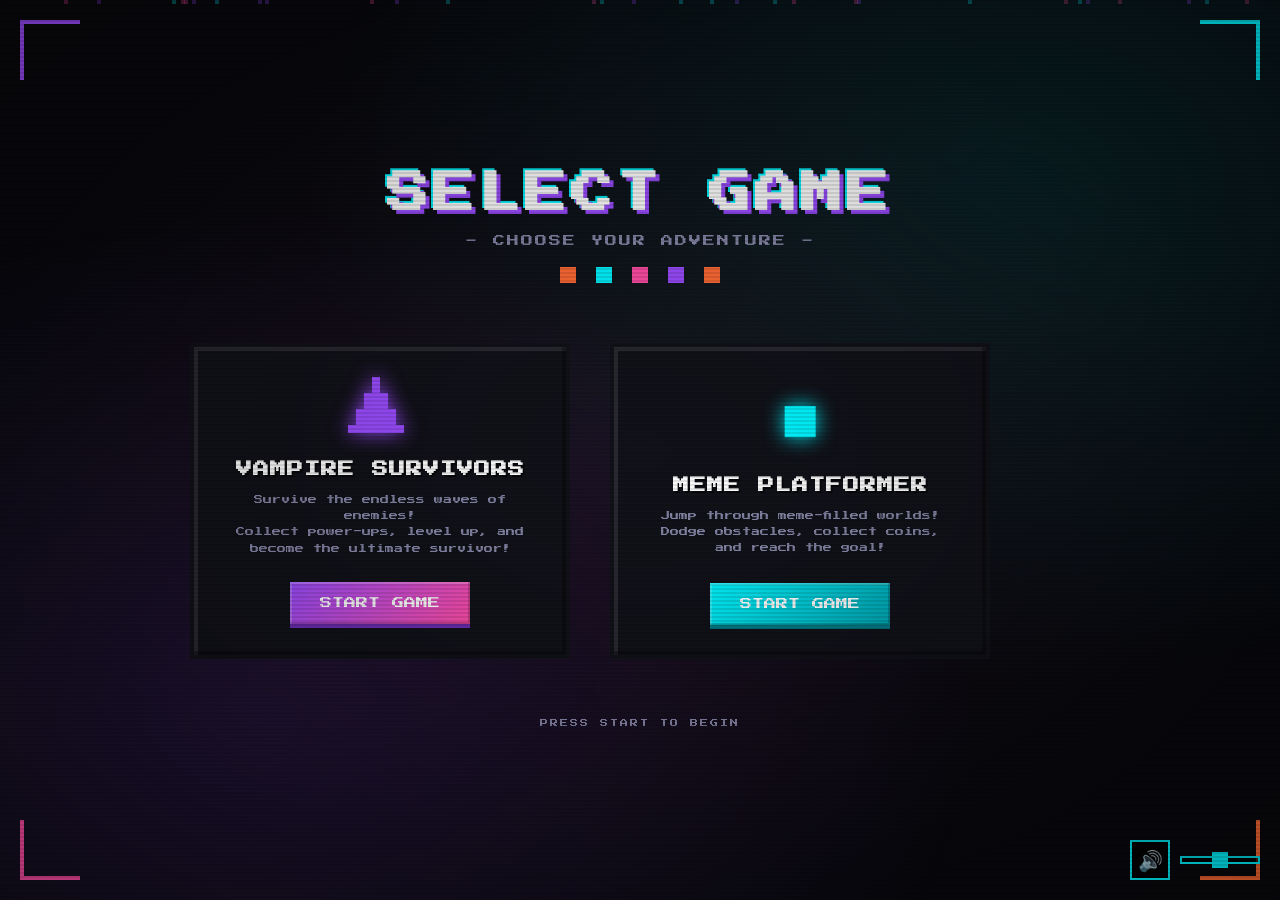
==== commit 862fc927: "fix: 修复平台跳跃启动问题，添加主页音效 - 修复 platformer update() 函数截断问题 - 添加跳跃和着陆音效 - 主页添加 8-bit BGM、按钮悬停和点击音效 - 添加静音" ====
--- a/index.html
+++ b/index.html
@@ -5,6 +5,63 @@
     <meta name="viewport" content="width=device-width, initial-scale=1.0, user-scalable=no">
     <title>Game Selector</title>
     <link rel="stylesheet" href="css/selector.css">
+    <style>
+        .audio-controls {
+            position: fixed;
+            bottom: 20px;
+            right: 20px;
+            display: flex;
+            align-items: center;
+            gap: 10px;
+            z-index: 1000;
+        }
+
+        .audio-btn {
+            background: rgba(0, 0, 0, 0.7);
+            border: 2px solid #00f5ff;
+            color: #00f5ff;
+            font-size: 20px;
+            width: 40px;
+            height: 40px;
+            cursor: pointer;
+            font-family: 'Press Start 2P', cursive;
+            transition: all 0.2s;
+            image-rendering: pixelated;
+        }
+
+        .audio-btn:hover {
+            background: #00f5ff;
+            color: #000;
+            box-shadow: 0 0 15px #00f5ff;
+        }
+
+        .volume-slider {
+            width: 80px;
+            height: 8px;
+            -webkit-appearance: none;
+            appearance: none;
+            background: rgba(0, 0, 0, 0.7);
+            border: 2px solid #00f5ff;
+            cursor: pointer;
+        }
+
+        .volume-slider::-webkit-slider-thumb {
+            -webkit-appearance: none;
+            appearance: none;
+            width: 16px;
+            height: 16px;
+            background: #00f5ff;
+            cursor: pointer;
+        }
+
+        .volume-slider::-moz-range-thumb {
+            width: 16px;
+            height: 16px;
+            background: #00f5ff;
+            cursor: pointer;
+            border: none;
+        }
+    </style>
 </head>
 <body>
     <!-- Background Effects -->
@@ -66,10 +123,208 @@
         <footer class="footer">
             <p class="footer-text">PRESS START TO BEGIN</p>
         </footer>
+
+        <!-- Audio Controls -->
+        <div class="audio-controls">
+            <button class="audio-btn" id="muteBtn" title="Toggle Mute">
+                <span id="muteIcon">🔊</span>
+            </button>
+            <input type="range" id="volumeSlider" min="0" max="100" value="50" class="volume-slider" title="Volume">
+        </div>
     </div>
 
     <!-- Generate Floating Pixels -->
     <script>
+        // ============ 8-bit Audio System ============
+        const audio = {
+            ctx: null,
+            initialized: false,
+            muted: false,
+            volume: 0.5,
+            bgmPlaying: false,
+            bgmLoopTimeout: null,
+
+            init() {
+                if (this.initialized) return;
+                try {
+                    this.ctx = new (window.AudioContext || window.webkitAudioContext)();
+                    this.initialized = true;
+                    this.playBGM();
+                } catch (e) {
+                    console.log('Audio not supported');
+                }
+            },
+
+            setVolume(v) {
+                this.volume = Math.max(0, Math.min(1, v));
+            },
+
+            toggleMute() {
+                this.muted = !this.muted;
+                document.getElementById('muteIcon').textContent = this.muted ? '🔇' : '🔊';
+                if (this.muted) {
+                    this.stopBGM();
+                } else if (this.initialized) {
+                    this.playBGM();
+                }
+                return this.muted;
+            },
+
+            // Hover sound - quick blip
+            playHover() {
+                if (!this.initialized || this.muted) return;
+                const osc = this.ctx.createOscillator();
+                const env = this.ctx.createGain();
+                osc.type = 'square';
+                osc.frequency.setValueAtTime(880, this.ctx.currentTime);
+                osc.frequency.setValueAtTime(1100, this.ctx.currentTime + 0.03);
+                osc.connect(env);
+                env.connect(this.ctx.destination);
+                env.gain.setValueAtTime(0.1 * this.volume, this.ctx.currentTime);
+                env.gain.exponentialRampToValueAtTime(0.01, this.ctx.currentTime + 0.05);
+                osc.start();
+                osc.stop(this.ctx.currentTime + 0.05);
+            },
+
+            // Click sound - satisfying pop
+            playClick() {
+                if (!this.initialized || this.muted) return;
+                const osc = this.ctx.createOscillator();
+                const env = this.ctx.createGain();
+                osc.type = 'square';
+                osc.frequency.setValueAtTime(600, this.ctx.currentTime);
+                osc.frequency.exponentialRampToValueAtTime(200, this.ctx.currentTime + 0.1);
+                osc.connect(env);
+                env.connect(this.ctx.destination);
+                env.gain.setValueAtTime(0.2 * this.volume, this.ctx.currentTime);
+                env.gain.exponentialRampToValueAtTime(0.01, this.ctx.currentTime + 0.1);
+                osc.start();
+                osc.stop(this.ctx.currentTime + 0.1);
+            },
+
+            // 8-bit Menu BGM - catchy chiptune melody
+            playBGM() {
+                if (!this.initialized || this.muted || this.bgmPlaying) return;
+                this.bgmPlaying = true;
+                this.playBGMLoop();
+            },
+
+            playBGMLoop() {
+                if (!this.bgmPlaying || this.muted) return;
+
+                const now = this.ctx.currentTime;
+
+                // Main melody - catchy 8-bit tune
+                const melody = [
+                    { note: 330, dur: 0.15 }, { note: 392, dur: 0.15 }, { note: 523, dur: 0.15 }, { note: 392, dur: 0.15 },
+                    { note: 330, dur: 0.15 }, { note: 294, dur: 0.15 }, { note: 330, dur: 0.15 }, { note: 392, dur: 0.15 },
+                    { note: 440, dur: 0.15 }, { note: 392, dur: 0.15 }, { note: 330, dur: 0.15 }, { note: 294, dur: 0.15 },
+                    { note: 262, dur: 0.3 }, { note: 0, dur: 0.15 },
+                    { note: 294, dur: 0.15 }, { note: 330, dur: 0.15 }, { note: 392, dur: 0.15 }, { note: 440, dur: 0.15 },
+                    { note: 523, dur: 0.15 }, { note: 440, dur: 0.15 }, { note: 392, dur: 0.15 }, { note: 330, dur: 0.15 },
+                    { note: 294, dur: 0.3 }, { note: 0, dur: 0.15 },
+                ];
+
+                // Bass line
+                const bass = [
+                    { note: 131, dur: 0.3 }, { note: 165, dur: 0.3 },
+                    { note: 175, dur: 0.3 }, { note: 165, dur: 0.3 },
+                    { note: 147, dur: 0.3 }, { note: 131, dur: 0.3 },
+                    { note: 165, dur: 0.3 }, { note: 147, dur: 0.3 },
+                ];
+
+                // Arpeggio
+                const arp = [
+                    { note: 523, dur: 0.075 }, { note: 659, dur: 0.075 }, { note: 784, dur: 0.075 }, { note: 1047, dur: 0.075 },
+                    { note: 784, dur: 0.075 }, { note: 659, dur: 0.075 }, { note: 523, dur: 0.075 }, { note: 392, dur: 0.075 },
+                    { note: 440, dur: 0.075 }, { note: 554, dur: 0.075 }, { note: 659, dur: 0.075 }, { note: 880, dur: 0.075 },
+                    { note: 659, dur: 0.075 }, { note: 554, dur: 0.075 }, { note: 440, dur: 0.075 }, { note: 330, dur: 0.075 },
+                ];
+
+                let time = now;
+
+                // Play melody
+                melody.forEach(n => {
+                    if (n.note > 0) {
+                        const osc = this.ctx.createOscillator();
+                        const env = this.ctx.createGain();
+                        osc.type = 'square';
+                        osc.frequency.value = n.note;
+                        osc.connect(env);
+                        env.connect(this.ctx.destination);
+                        env.gain.setValueAtTime(0.08 * this.volume, time);
+                        env.gain.exponentialRampToValueAtTime(0.01, time + n.dur * 0.8);
+                        osc.start(time);
+                        osc.stop(time + n.dur);
+                    }
+                    time += n.dur;
+                });
+
+                time = now;
+                // Play bass
+                bass.forEach(n => {
+                    if (n.note > 0) {
+                        const osc = this.ctx.createOscillator();
+                        const env = this.ctx.createGain();
+                        osc.type = 'triangle';
+                        osc.frequency.value = n.note;
+                        osc.connect(env);
+                        env.connect(this.ctx.destination);
+                        env.gain.setValueAtTime(0.15 * this.volume, time);
+                        env.gain.exponentialRampToValueAtTime(0.01, time + n.dur * 0.9);
+                        osc.start(time);
+                        osc.stop(time + n.dur);
+                    }
+                    time += n.dur;
+                });
+
+                time = now;
+                // Play arpeggio (softer, background)
+                arp.forEach(n => {
+                    if (n.note > 0) {
+                        const osc = this.ctx.createOscillator();
+                        const env = this.ctx.createGain();
+                        osc.type = 'square';
+                        osc.frequency.value = n.note;
+                        osc.connect(env);
+                        env.connect(this.ctx.destination);
+                        env.gain.setValueAtTime(0.03 * this.volume, time);
+                        env.gain.exponentialRampToValueAtTime(0.01, time + n.dur * 0.7);
+                        osc.start(time);
+                        osc.stop(time + n.dur);
+                    }
+                    time += n.dur;
+                });
+
+                // Schedule next loop
+                const loopDuration = 4.8;
+                this.bgmLoopTimeout = setTimeout(() => this.playBGMLoop(), loopDuration * 1000);
+            },
+
+            stopBGM() {
+                this.bgmPlaying = false;
+                if (this.bgmLoopTimeout) {
+                    clearTimeout(this.bgmLoopTimeout);
+                    this.bgmLoopTimeout = null;
+                }
+            }
+        };
+
+        // Initialize audio on first interaction
+        document.addEventListener('click', () => audio.init(), { once: true });
+        document.addEventListener('keydown', () => audio.init(), { once: true });
+
+        // Volume slider
+        document.getElementById('volumeSlider').addEventListener('input', (e) => {
+            audio.setVolume(e.target.value / 100);
+        });
+
+        // Mute button
+        document.getElementById('muteBtn').addEventListener('click', (e) => {
+            e.stopPropagation();
+            audio.toggleMute();
+        });
+
         // Create floating pixel elements
         const container = document.getElementById('pixelContainer');
         const pixelCount = 30;
@@ -86,11 +341,23 @@
         // Add click sound effect simulation
         document.querySelectorAll('.game-card').forEach(card => {
             card.addEventListener('mouseenter', () => {
+                audio.playHover();
                 card.style.transition = 'all 0.1s steps(2)';
                 setTimeout(() => {
                     card.style.transition = 'all 0.3s ease';
                 }, 100);
             });
+            card.addEventListener('click', () => {
+                audio.playClick();
+            });
+        });
+
+        // Add sound to start buttons
+        document.querySelectorAll('.start-btn').forEach(btn => {
+            btn.addEventListener('click', (e) => {
+                e.stopPropagation();
+                audio.playClick();
+            });
         });
 
         // Keyboard navigation
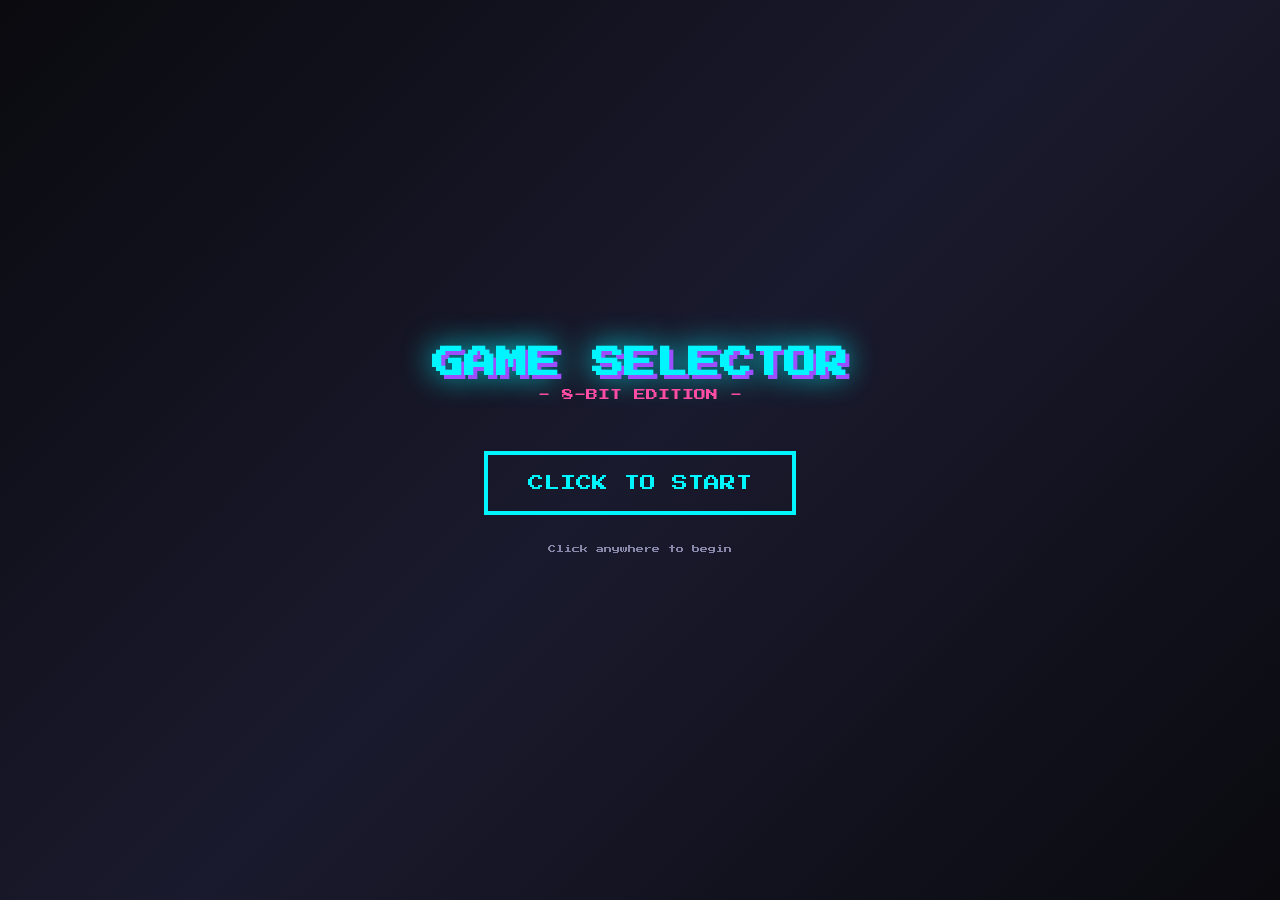
==== commit e640ab25: "fix: 音效问题修复 主页: - 添加「点击开始」启动界面解决自动播放限制 - 确保音频正确初始化  平台跳跃: - 移除落地音效（避免持续嗡嗡声） - 添加陷阱音效：弹簧弹出、机关触发、地板碎裂、" ====
--- a/index.html
+++ b/index.html
@@ -6,6 +6,89 @@
     <title>Game Selector</title>
     <link rel="stylesheet" href="css/selector.css">
     <style>
+        /* Start Splash Screen */
+        .start-splash {
+            position: fixed;
+            top: 0;
+            left: 0;
+            width: 100%;
+            height: 100%;
+            background: linear-gradient(135deg, #0a0a0f 0%, #1a1a2e 50%, #0a0a0f 100%);
+            display: flex;
+            flex-direction: column;
+            justify-content: center;
+            align-items: center;
+            z-index: 9999;
+            cursor: pointer;
+            transition: opacity 0.5s ease;
+        }
+
+        .start-splash.hidden {
+            opacity: 0;
+            pointer-events: none;
+        }
+
+        .splash-content {
+            text-align: center;
+        }
+
+        .splash-title {
+            font-family: 'Press Start 2P', cursive;
+            font-size: 32px;
+            color: #00f5ff;
+            text-shadow: 4px 4px 0 #9b4dff, 0 0 30px #00f5ff;
+            margin-bottom: 10px;
+            animation: splashPulse 2s infinite;
+        }
+
+        @keyframes splashPulse {
+            0%, 100% { text-shadow: 4px 4px 0 #9b4dff, 0 0 30px #00f5ff; }
+            50% { text-shadow: -4px -4px 0 #9b4dff, 0 0 50px #ff4da6; }
+        }
+
+        .splash-subtitle {
+            font-family: 'Press Start 2P', cursive;
+            font-size: 12px;
+            color: #ff4da6;
+            margin-bottom: 50px;
+        }
+
+        .splash-btn {
+            font-family: 'Press Start 2P', cursive;
+            font-size: 16px;
+            padding: 20px 40px;
+            background: transparent;
+            border: 4px solid #00f5ff;
+            color: #00f5ff;
+            cursor: pointer;
+            transition: all 0.2s;
+            animation: btnBlink 1s infinite;
+        }
+
+        @keyframes btnBlink {
+            0%, 100% { opacity: 1; box-shadow: 0 0 20px #00f5ff; }
+            50% { opacity: 0.7; box-shadow: 0 0 40px #00f5ff; }
+        }
+
+        .splash-btn:hover {
+            background: #00f5ff;
+            color: #000;
+            box-shadow: 0 0 50px #00f5ff;
+        }
+
+        .splash-hint {
+            font-family: 'Press Start 2P', cursive;
+            font-size: 8px;
+            color: #8888aa;
+            margin-top: 30px;
+            animation: hintFade 2s infinite;
+        }
+
+        @keyframes hintFade {
+            0%, 100% { opacity: 0.5; }
+            50% { opacity: 1; }
+        }
+
         .audio-controls {
             position: fixed;
             bottom: 20px;
@@ -64,6 +147,16 @@
     </style>
 </head>
 <body>
+    <!-- Click to Start Splash Screen -->
+    <div id="startSplash" class="start-splash">
+        <div class="splash-content">
+            <h1 class="splash-title">GAME SELECTOR</h1>
+            <p class="splash-subtitle">- 8-BIT EDITION -</p>
+            <button class="splash-btn" id="startBtn">CLICK TO START</button>
+            <div class="splash-hint">Click anywhere to begin</div>
+        </div>
+    </div>
+
     <!-- Background Effects -->
     <div class="pixel-bg"></div>
     <div class="crt-effect"></div>
@@ -310,9 +403,30 @@
             }
         };
 
-        // Initialize audio on first interaction
-        document.addEventListener('click', () => audio.init(), { once: true });
-        document.addEventListener('keydown', () => audio.init(), { once: true });
+        // Splash screen - click to start
+        function hideSplashAndStart() {
+            const splash = document.getElementById('startSplash');
+            splash.classList.add('hidden');
+            // Initialize audio after user interaction (required by browsers)
+            audio.init();
+            // Play a startup sound
+            audio.playClick();
+        }
+
+        // Listen for click on splash screen
+        document.getElementById('startSplash').addEventListener('click', hideSplashAndStart);
+        document.getElementById('startBtn').addEventListener('click', (e) => {
+            e.stopPropagation();
+            hideSplashAndStart();
+        });
+
+        // Also allow keyboard to start
+        document.addEventListener('keydown', (e) => {
+            const splash = document.getElementById('startSplash');
+            if (!splash.classList.contains('hidden')) {
+                hideSplashAndStart();
+            }
+        }, { once: true });
 
         // Volume slider
         document.getElementById('volumeSlider').addEventListener('input', (e) => {
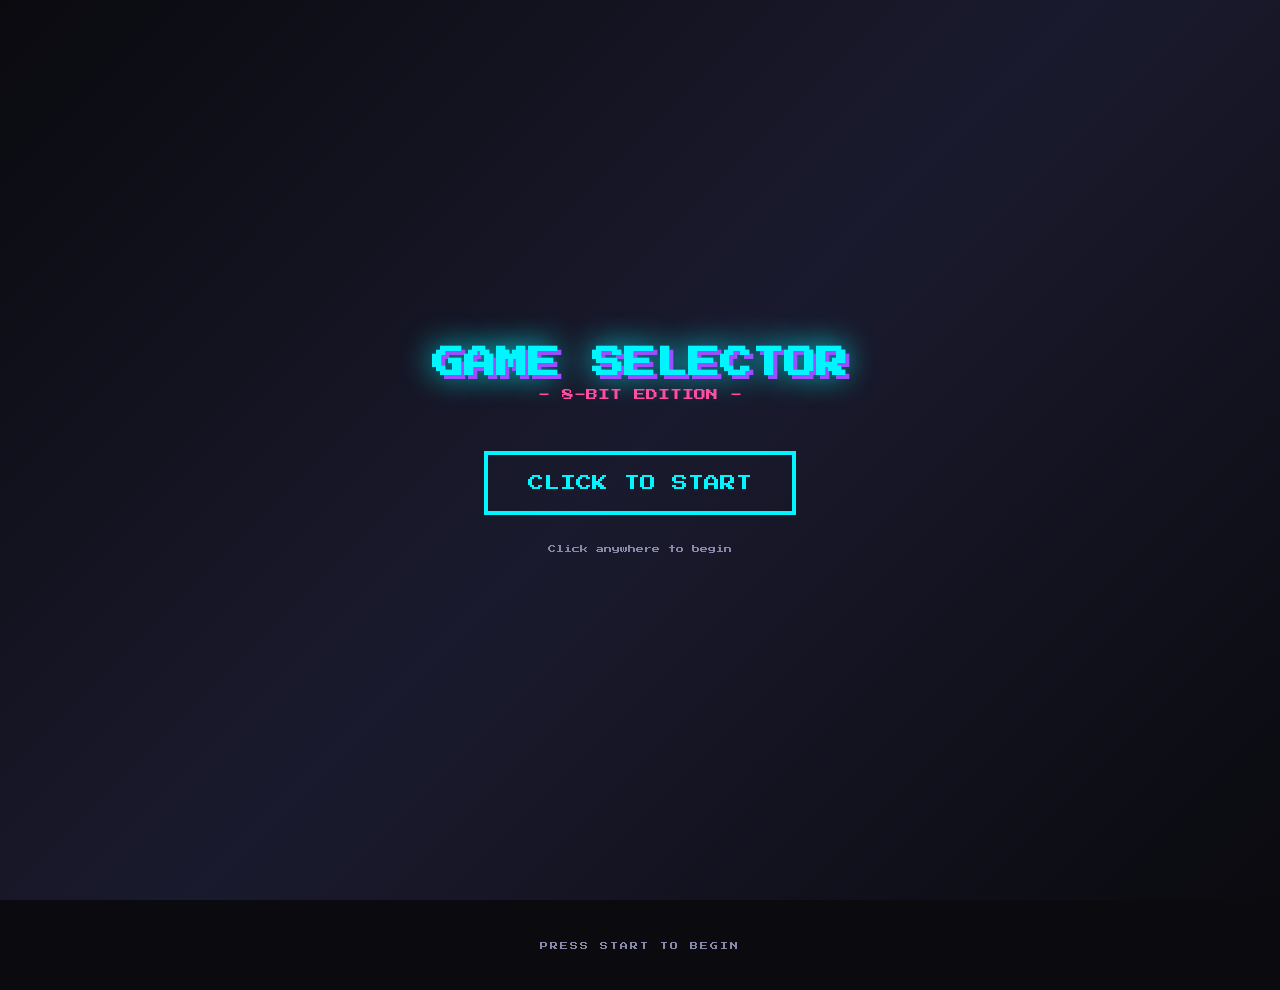
==== commit f5619567: "feat: Emoji/Meme 融合 + 新增黑洞逃亡游戏 新游戏: - Black Hole Escape: 宇宙飞船躲避黑洞引力，收集星星 - 包含 ☄️ 陨石、👾 外星人、🛡️ 护盾、⚡ 加速" ====
--- a/index.html
+++ b/index.html
@@ -210,6 +210,18 @@
                 </p>
                 <a href="platformer/index.html" class="start-btn">START GAME</a>
             </div>
+
+            <!-- Black Hole Escape Game -->
+            <div class="game-card" onclick="location.href='black-hole-escape/index.html'">
+                <span class="game-icon">🕳️</span>
+                <h2 class="game-title">BLACK HOLE ESCAPE</h2>
+                <p class="game-desc">
+                    在宇宙中躲避黑洞引力，<br>
+                    收集星星，生存下去！<br>
+                    Escape the cosmic void!
+                </p>
+                <a href="black-hole-escape/index.html" class="start-btn">START GAME</a>
+            </div>
         </div>
 
         <!-- Footer -->
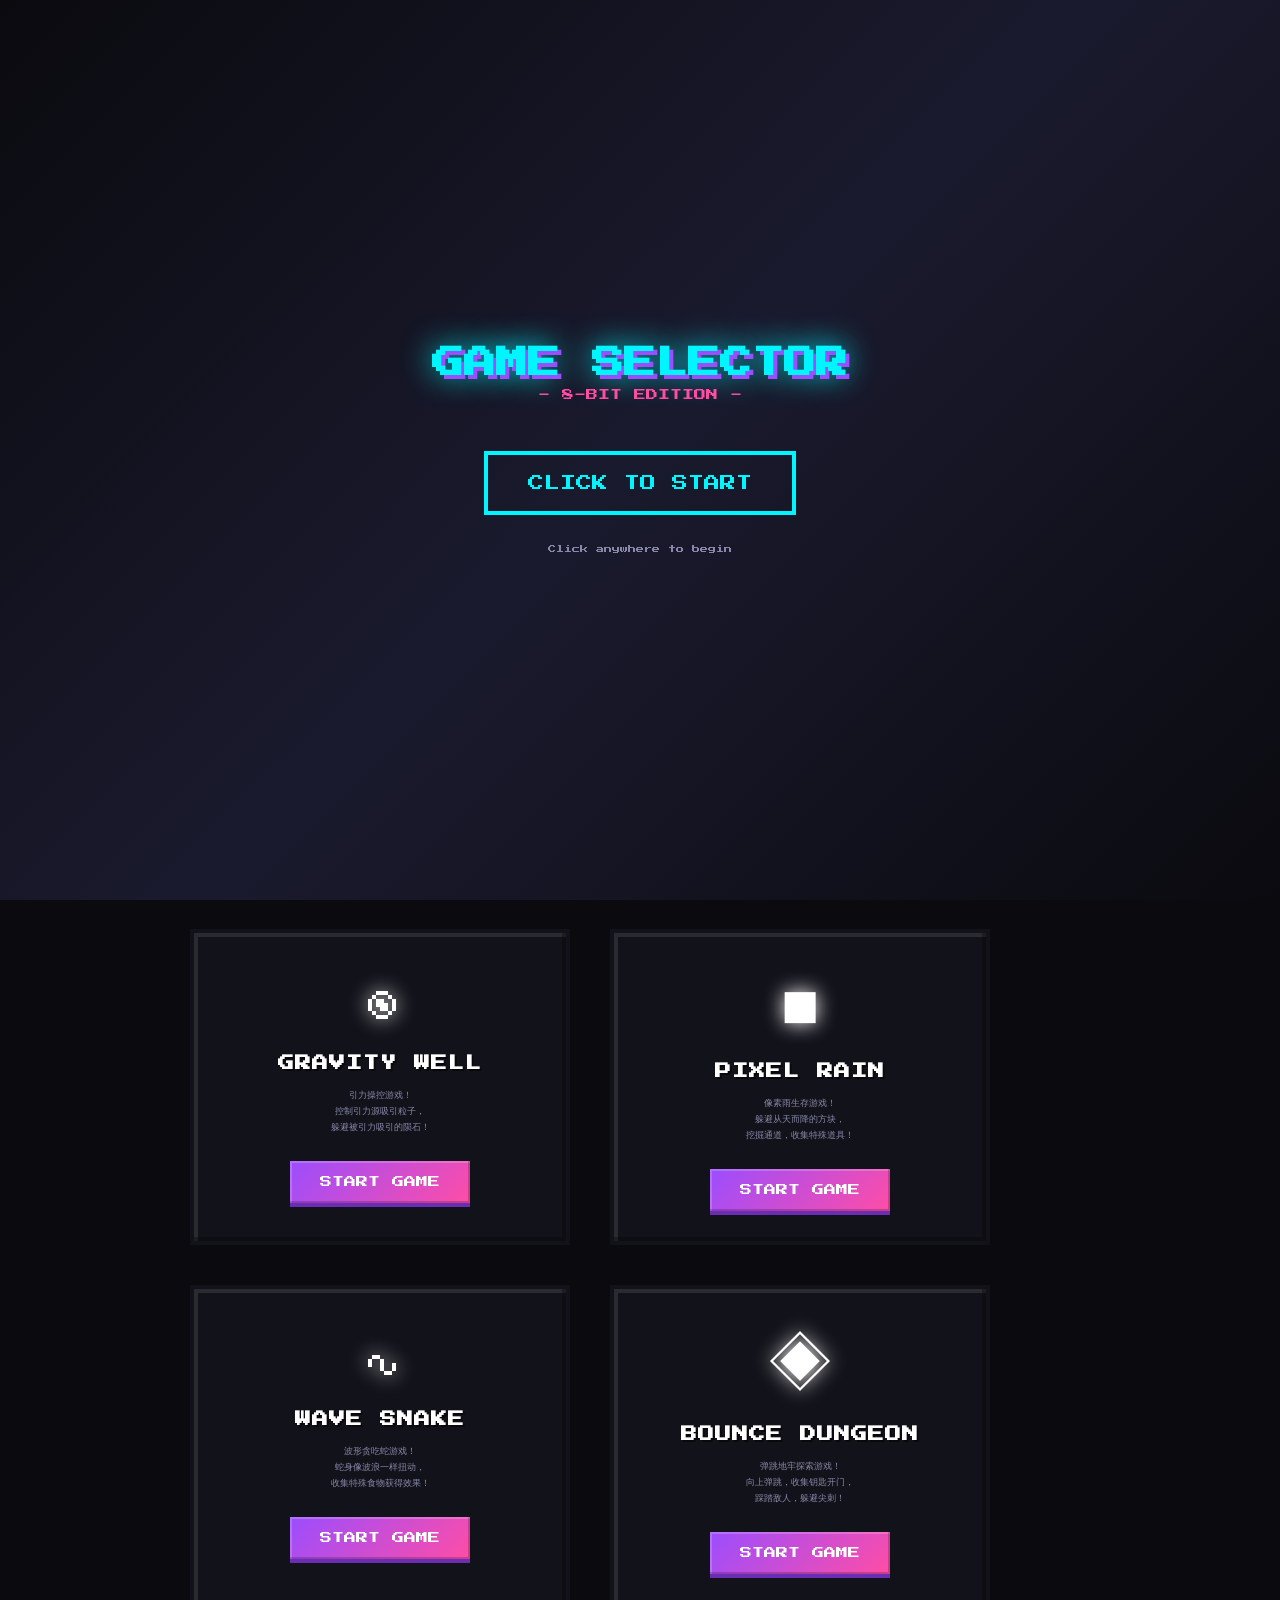
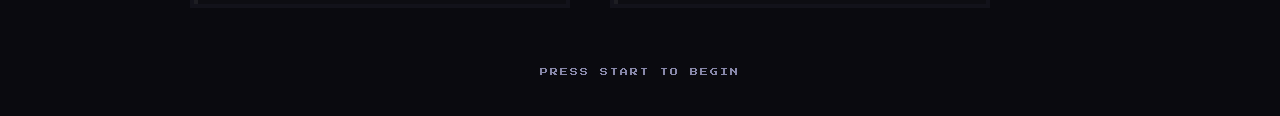
==== commit 1d5cbc89: "feat: 添加5个新电子像素风游戏 - NEON PULSE: 环形波节奏躲避游戏 - GRAVITY WELL: 引力操控粒子收集游戏 - PIXEL RAIN: 方块雨生存挖掘游戏 - WAVE" ====
--- a/index.html
+++ b/index.html
@@ -213,7 +213,7 @@
 
             <!-- Black Hole Escape Game -->
             <div class="game-card" onclick="location.href='black-hole-escape/index.html'">
-                <span class="game-icon">🕳️</span>
+                <span class="game-icon">&#9679;</span>
                 <h2 class="game-title">BLACK HOLE ESCAPE</h2>
                 <p class="game-desc">
                     在宇宙中躲避黑洞引力，<br>
@@ -221,6 +221,66 @@
                     Escape the cosmic void!
                 </p>
                 <a href="black-hole-escape/index.html" class="start-btn">START GAME</a>
+            </div>
+
+            <!-- Neon Pulse Game -->
+            <div class="game-card" onclick="location.href='neon-pulse/index.html'">
+                <span class="game-icon">&#9678;</span>
+                <h2 class="game-title">NEON PULSE</h2>
+                <p class="game-desc">
+                    节奏躲避游戏！<br>
+                    在脉冲波经过时按空格，<br>
+                    完美时机获得高分！
+                </p>
+                <a href="neon-pulse/index.html" class="start-btn">START GAME</a>
+            </div>
+
+            <!-- Gravity Well Game -->
+            <div class="game-card" onclick="location.href='gravity-well/index.html'">
+                <span class="game-icon">&#9673;</span>
+                <h2 class="game-title">GRAVITY WELL</h2>
+                <p class="game-desc">
+                    引力操控游戏！<br>
+                    控制引力源吸引粒子，<br>
+                    躲避被引力吸引的陨石！
+                </p>
+                <a href="gravity-well/index.html" class="start-btn">START GAME</a>
+            </div>
+
+            <!-- Pixel Rain Game -->
+            <div class="game-card" onclick="location.href='pixel-rain/index.html'">
+                <span class="game-icon">&#9632;</span>
+                <h2 class="game-title">PIXEL RAIN</h2>
+                <p class="game-desc">
+                    像素雨生存游戏！<br>
+                    躲避从天而降的方块，<br>
+                    挖掘通道，收集特殊道具！
+                </p>
+                <a href="pixel-rain/index.html" class="start-btn">START GAME</a>
+            </div>
+
+            <!-- Wave Snake Game -->
+            <div class="game-card" onclick="location.href='wave-snake/index.html'">
+                <span class="game-icon">&#8767;</span>
+                <h2 class="game-title">WAVE SNAKE</h2>
+                <p class="game-desc">
+                    波形贪吃蛇游戏！<br>
+                    蛇身像波浪一样扭动，<br>
+                    收集特殊食物获得效果！
+                </p>
+                <a href="wave-snake/index.html" class="start-btn">START GAME</a>
+            </div>
+
+            <!-- Bounce Dungeon Game -->
+            <div class="game-card" onclick="location.href='bounce-dungeon/index.html'">
+                <span class="game-icon">&#9672;</span>
+                <h2 class="game-title">BOUNCE DUNGEON</h2>
+                <p class="game-desc">
+                    弹跳地牢探索游戏！<br>
+                    向上弹跳，收集钥匙开门，<br>
+                    踩踏敌人，躲避尖刺！
+                </p>
+                <a href="bounce-dungeon/index.html" class="start-btn">START GAME</a>
             </div>
         </div>
 
